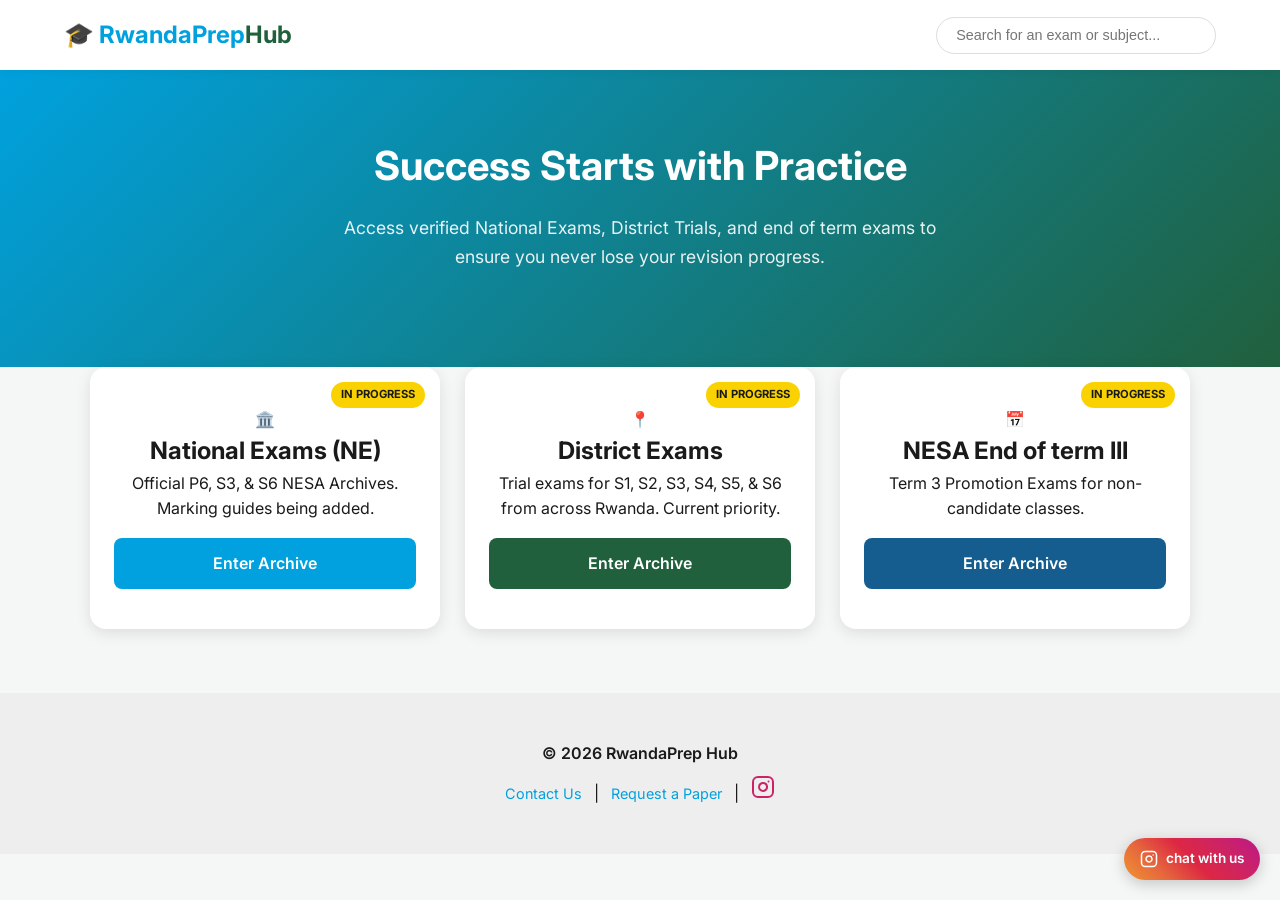
==== index.html @ 26f97bea "initialize repository" ====
<!DOCTYPE html>
<html lang="en">
<head>
        <meta charset="UTF-8">
        <meta name="viewport" content="width=device-width, initial-scale=1.0">
        
        <title>Rwanda National Exam Past Papers & NESA District Mocks | RwandaPrep Hub</title>
        
        <meta name="description" content="Access the most complete archive of Rwanda National Exam (NESA) past papers and District Mocks for P6, S3, and S6 candidates. Download marking schemes and practice for success.">
        
        <meta name="keywords" content="Rwanda National Exam Past Papers, NESA past papers, District Mocks Rwanda, S6 past papers, S3 exam papers, P6 national exams">
        
        <meta property="og:title" content="RwandaPrep Hub | National Exam Archive">
        <meta property="og:description" content="Free access to NESA past papers and District Mock exams.">
        <meta property="og:type" content="website">
    
        <link rel="icon" href="data:image/svg+xml,<svg xmlns=%22http://www.w3.org/2000/svg%22 viewBox=%220 0 100 100%22><text y=%22.9em%22 font-size=%2290%22>🎓</text></svg>">
        <link rel="stylesheet" href="style.css">
    
        <link rel="preconnect" href="https://fonts.googleapis.com">
        <link rel="preconnect" href="https://fonts.gstatic.com" crossorigin>
        <link href="https://fonts.googleapis.com/css2?family=Inter:wght@400;600;700&display=swap" rel="stylesheet">
        <!-- Google tag (gtag.js) -->
    <script async src="https://www.googletagmanager.com/gtag/js?id=G-NYPQ9ZKWQM"></script>
    <script>
     window.dataLayer = window.dataLayer || [];
     function gtag(){dataLayer.push(arguments);}
     gtag('js', new Date());

     gtag('config', 'G-NYPQ9ZKWQM');
    </script>
        
</head>
<body>

    <header class="main-header">
        <div class="header-container">
            <a href="index.html" class="logo">
                🎓 RwandaPrep<span>Hub</span>
            </a>
            <div class="search-container">
                <input type="text" placeholder="Search for an exam or subject..." aria-label="Search">
            </div>
        </div>
    </header>

    <main>
        <section class="hero">
            <div class="hero-content">
                <h1>Success Starts with Practice</h1>
                <p>Access verified National Exams, District Trials, and end of term exams to ensure you never lose your revision progress.</p>
            </div>
        </section>
    
        <section class="portal-selection">
            <div class="portal-grid">
                
                <a href="national.html" class="portal-card">
                    <div class="focus-badge">In Progress</div>
                    <div class="portal-icon">🏛️</div>
                    <h2>National Exams (NE)</h2>
                    <p>Official P6, S3, & S6 NESA Archives. Marking guides being added.</p>
                    <span class="btn btn-blue">Enter Archive</span>
                </a>
    
                <a href="district.html" class="portal-card ">
                    <div class="focus-badge">In Progress</div>
                    <div class="portal-icon">📍</div>
                    <h2>District Exams</h2>
                    <p>Trial exams for S1, S2, S3, S4, S5, & S6 from across Rwanda. Current priority.</p>
                    <span class="btn btn-green">Enter Archive</span>
                </a>
    
                <a href="end-of-year.html" class="portal-card ">
                    <div class="focus-badge">In Progress</div>
                    <div class="portal-icon">📅</div>
                    <h2>NESA End of term III</h2>
                    <p>Term 3 Promotion Exams for non-candidate classes.</p>
                    <span class="btn btn-grey">Enter Archive</span>
                </a>
                <!-- <div  class="portal-card disabled">
                    <div class="focus-badge">In Progress</div>
                    <div class="portal-icon">🏫</div>
                    <h2>Saint ignatius</h2>
                    <p>Term 1,2 and 3 exams and Internal Tests & Quizzes from our partner schools.</p> 
                    <span class="btn btn-purple">Enter Archive</span>
                </div>
                -->
            </div>
        </section>
    </main>
    
    <footer class="main-footer">
    <p>&copy; 2026 RwandaPrep Hub</p>
    <div class="footer-links">
        <a href="javascript:void(0)" id="openModalBtn">Contact Us</a> | 
        <a href="javascript:void(0)" id="openModalFooter">Request a Paper</a> | 
        <a href="https://instagram.com/rwandaprep_official/" target="_blank" rel="noopener noreferrer" style="font-weight: 700; color: #cc2366;"><svg xmlns="http://www.w3.org/2000/svg" viewBox="0 0 24 24" fill="none" stroke="currentColor" stroke-width="2" stroke-linecap="round" stroke-linejoin="round" class="instagram-icon" width="24" height="24">
  <rect x="2" y="2" width="20" height="20" rx="5" ry="5"></rect>
  <path d="M16 11.37A4 4 0 1 1 12.63 8 4 4 0 0 1 16 11.37z"></path>
  <line x1="17.5" y1="6.5" x2="17.51" y2="6.5"></line>
</svg></a>
    </div>
</footer>
   <div id="requestModal" class="modal">
    <div class="modal-content">
        <span class="close-btn">&times;</span>
        <h2>Request or Contribute</h2>
        <p>Help us grow the RwandaPrep archive!</p>
        
        <form action="https://formsubmit.co/keynngirinhuti@gmail.com" method="POST">
            <input type="text" name="_honey" style="display:none">
            <input type="hidden" name="_captcha" value="false">
            
            <input type="hidden" name="_next" value="https://rwandaprep.netlify.app/national.html?status=success">        

            <div class="form-group">
                <label>Your Name</label>
                <input type="text" name="name" placeholder="Enter your name" required>
            </div>

            <div class="form-group">
                <label>Reason for Contact</label>
                <select name="contact_reason" class="modal-select" required>
                    <option value="" disabled selected>Select an option...</option>
                    <option value="Requesting Paper">I am looking for a missing paper</option>
                    <option value="Sharing Resource">I have a marking guide/paper to share!</option>
                    <option value="Correction">I found a mistake in a paper</option>
                </select>
            </div>

            <div class="form-group">
                <label>Subject & Level</label>
                <input type="text" name="subject_level" placeholder="e.g., S3 Biology" required>
            </div>

            <div class="form-group">
                <label>Specific Year</label>
                <input type="text" name="year" placeholder="e.g., 2022" required>
            </div>
            <div class="form-group">
                <label>e-mail </label>
                <input type="email" name="year" placeholder="e.g., yourname@gmail.com" required>
            </div>

            <div class="form-group">
                <label>Details</label>
                <textarea name="message" rows="3" placeholder="If sharing a resource, paste a Google Drive link here or just say hi!"></textarea>
            </div>

            <button type="submit" class="submit-btn">Send to Archive</button>
        </form>
    </div>
</div>
    <script src="script.js"></script>
    <a href="https://instagram.com/rwandaprep_official/" class="floating-ig" target="_blank" rel="noopener noreferrer" title="Ask for a paper on Instagram">
    <svg xmlns="http://www.w3.org/2000/svg" viewBox="0 0 24 24" fill="none" stroke="currentColor" stroke-width="2" stroke-linecap="round" stroke-linejoin="round">
        <rect x="2" y="2" width="20" height="20" rx="5" ry="5"></rect>
        <path d="M16 11.37A4 4 0 1 1 12.63 8 4 4 0 0 1 16 11.37z"></path>
        <line x1="17.5" y1="6.5" x2="17.51" y2="6.5"></line>
    </svg>
    <span class="ig-text">chat with us</span>
    </a>
</body>
</html>
---- style.css ----
/* ==========================================================================
   1. CORE VARIABLES & RESETS
   ========================================================================== */
   :root {
    /* Brand Colors */
    --primary-blue: #00A1DE;   /* Rwanda Blue */
    --rwanda-yellow: #FAD201; /* Rwanda Yellow */
    --rwanda-green: #20603D;  /* Rwanda Green */
    
    /* UI Colors */
    --text-dark: #1a1a1a;
    --text-muted: #555;
    --bg-light: #f4f7f6;
    --white: #ffffff;
    
    /* Elevation & Effects */
    --shadow: 0 4px 15px rgba(0, 0, 0, 0.1);
    --transition: all 0.3s ease;
}
 
* {
    box-sizing: border-box;
    margin: 0;
    padding: 0;
    scroll-behavior: smooth;
}
 
body {
    font-family: 'Inter', sans-serif;
    background-color: var(--bg-light);
    color: var(--text-dark);
    line-height: 1.6;
}
 
a {
    text-decoration: none;
    color: inherit;
}
 
/* ==========================================================================
   2. HEADER & NAVIGATION
   ========================================================================== */
.main-header {
    position: sticky;
    top: 0;
    background: var(--white);
    padding: 1rem 5%;
    box-shadow: 0 2px 10px rgba(0,0,0,0.05);
    z-index: 1000;
}
 
.header-container {
    display: flex;
    justify-content: space-between;
    align-items: center;
    flex-wrap: wrap;
    gap: 1rem;
    max-width: 1200px;
    margin: 0 auto;
}
 
.logo {
    font-size: 1.5rem;
    font-weight: 700;
    color: var(--primary-blue);
}
 
.logo span {
    color: var(--rwanda-green);
}
 
.search-container input {
    padding: 0.6rem 1.2rem;
    border-radius: 25px;
    border: 1px solid #ddd;
    width: 280px;
    font-size: 0.9rem;
    transition: var(--transition);
}
 
.search-container input:focus {
    outline: none;
    border-color: var(--primary-blue);
    box-shadow: 0 0 5px rgba(0, 161, 222, 0.2);
}
 
/* Breadcrumbs */
.breadcrumb-nav {
    padding: 1rem 5%;
    background: #fff;
    font-size: 0.85rem;
    color: var(--text-muted);
}
 
.breadcrumb-nav a:hover { 
    color: var(--primary-blue); 
}
 
/* ==========================================================================
   3. HERO SECTIONS
   ========================================================================== */
/* Main Hero & Archive Hero Shared Styles */
.hero, .archive-hero {
    background: linear-gradient(135deg, var(--primary-blue), var(--rwanda-green));
    text-align: center;
    color: var(--white);
}
 
.hero {
    padding: 4rem 5% 6rem 5%;
}
 
.archive-hero {
    padding: 2.5rem 5%;
}
 
.hero-content h1, .archive-hero h1 {
    font-size: 2.5rem;
    margin-bottom: 1rem;
    font-weight: 700;
}
 
.hero-content p, .archive-hero p {
    font-size: 1.1rem;
    opacity: 0.9;
    max-width: 600px;
    margin: 0 auto;
}
 
/* ==========================================================================
   4. PORTAL GRID (HOMEPAGE)
   ========================================================================== */
.portal-grid {
    display: grid;
    grid-template-columns: repeat(auto-fit, minmax(280px, 1fr)); 
    gap: 25px;
    max-width: 1100px;
    margin: 0 auto;
}
 
.portal-card {
    position: relative;
    background: var(--white);
    padding: 2.5rem 1.5rem;
    border-radius: 16px;
    text-align: center;
    box-shadow: var(--shadow);
    transition: transform 0.3s ease, box-shadow 0.3s ease;
    display: flex;
    flex-direction: column;
    justify-content: space-between;
}
 
.portal-card:hover {
    transform: translateY(-8px);
}
 
.portal-card.disabled {
    opacity: 0.8;
    cursor: default;
}
 
/* Focus Features */
.focus-card {
    border: 2px solid var(--rwanda-yellow);
    box-shadow: 0 10px 30px rgba(250, 210, 1, 0.2);
}
 
.focus-badge {
    position: absolute;                        
    top: 15px;
    right: 15px;
    background: var(--rwanda-yellow);
    color: var(--text-dark);
    font-size: 0.7rem;
    font-weight: 700;
    padding: 4px 10px;
    border-radius: 20px;
    text-transform: uppercase;
    
}
 
/* ==========================================================================
   5. ARCHIVE COMPONENTS (NATIONAL/DISTRICT)
   ========================================================================== */
/* Level Switcher */
.level-switcher-section {
    padding: 2rem 5%;
    display: flex;
    justify-content: center;
}
 
.switcher-container {
    background: #e0e0e0;
    padding: 5px;
    border-radius: 12px;
    display: flex;
    gap: 5px;
}
 
.level-btn {
    border: none;
    padding: 0.8rem 1.5rem;
    border-radius: 8px;
    cursor: pointer;
    font-weight: 600;
    transition: var(--transition);
    background: transparent;
    color: var(--text-dark);
}
 
.level-btn.active {
    background: var(--rwanda-green);
    color: white;
}
 
/* Subject Grid & Cards */
.subject-grid-section {
    padding: 2rem 5%;
    max-width: 1200px;
    margin: 0 auto;
}
 
.subject-grid {
    display: grid;
    grid-template-columns: repeat(auto-fit, minmax(320px, 1fr));
    gap: 20px;
}
 
.subject-card {
    background: white;
    border-radius: 12px;
    padding: 1.5rem;
    box-shadow: var(--shadow);
    border: 2px solid rgba(0, 161, 222, 0.3);
}

 
.card-header {
    display: flex;
    justify-content: space-between;
    align-items: center;
    margin-bottom: 1.5rem;
    border-bottom: 1px solid #f0f0f0;
    padding-bottom: 0.5rem;
}
 
/* ==========================================================================
   6. BUTTONS & DOWNLOAD ACTIONS
   ========================================================================== */
/* General Utility Buttons */
.btn {
    display: inline-block;
    padding: 0.8rem 1.2rem;
    border-radius: 8px;
    font-weight: 600;
    color: white;
    margin-top: 1rem;
    transition: filter 0.2s;
    cursor: pointer;
    border: none;
}
 
.btn-blue   { background-color: var(--primary-blue); }
.btn-green  { background-color: var(--rwanda-green); }
.btn-purple { background-color: #6c5ce7;}
.btn-grey   { background-color: #155d8e;}
 
.btn:hover {
    filter: brightness(1.1);
}
 
/* Paper List Action Buttons */
.paper-list {
    list-style: none;
}
 
.paper-list li {
    display: flex;
    justify-content: space-between;
    align-items: center;
    padding: 10px 0;
    border-bottom: 1px dashed #eee;
}
 
.year { 
    font-weight: 700; 
    color: var(--text-dark); 
}
 
.actions {
    display: flex;
    flex-wrap: nowrap;
    gap: 8px;
    justify-content: flex-end;
    flex-shrink: 0;
}
 
.download-link {
    font-size: 0.75rem;
    padding: 6px 10px;
    border-radius: 6px;
    font-weight: 600;
    min-height: 40px; /* Thumb-friendly mobile targets */
    display: flex;
    align-items: center;
    justify-content: center;
    transition: all 0.2s ease;
    white-space: nowrap;
}
 
.download-link:hover {
    transform: translateY(-2px);
    filter: brightness(1.05);
    box-shadow: 0 4px 8px rgba(0,0,0,0.1);
}
 
/* Download Link Variants */
.download-link.view {
    background: var(--primary-blue);
    color: white;
    border: 1px solid var(--primary-blue);
}
 
.download-link.download {
    background: white;
    color: var(--primary-blue);
    border: 1px solid var(--primary-blue);
}
 
.download-link.scheme {
    background: #f0fff4;
    color: var(--rwanda-green);
    border: 1px solid transparent;
}
.download-link.disabled-link {
    background: #f5f5f5 !important; /* Very light grey */
    color: #aaa !important;        /* Muted text */
    border: 1px solid #ddd !important;
    cursor: not-allowed;
    pointer-events: none;          /* Makes the link unclickable */
    opacity: 0.7;
    filter: grayscale(1);          /* Removes the green/blue brand tint */
    position: relative;
}
.paper-list li {
    padding: 12px 0; /* Increase padding slightly */
}
 
/* ==========================================================================
   7. FOOTER & MISC
   ========================================================================== */
.main-footer {
    text-align: center;
    padding: 3rem 5%;
    background: #eeeeee;
    margin-top: 4rem;
}
 
.main-footer p {
    font-weight: 600;
    margin-bottom: 0.5rem;
}
 
.footer-links a {
    font-size: 0.9rem;
    color: var(--primary-blue);
    margin: 0 0.5rem;
}
 
.request-container {
    text-align: center;
    margin-top: 3rem;
}
 
.back-to-top {
    position: fixed;
    bottom: 20px;
    right: 20px;
    background: var(--primary-blue);
    color: white;
    width: 45px;
    height: 45px;
    border-radius: 50%;
    display: flex;
    align-items: center;
    justify-content: center;
    box-shadow: var(--shadow);
}
 
/* ==========================================================================
   8. MEDIA QUERIES (RESPONSIVE DESIGN)
   ========================================================================== */
 
/* Tablets and Below (768px) */
@media (max-width: 768px) {
    .header-container {
        justify-content: center;
    }
    
    .search-container {
        width: 100%;
        order: 2; /* Moves search below logo */
    }
 
    .search-container input {
        width: 100%;
    }
 
    .portal-grid {
        grid-template-columns: 1fr;
        padding-bottom: 2rem;
    }
 
    .portal-selection {
        margin-top: -1.5rem;
    }
   
}
 
/* Mobile Devices (600px) */
@media (max-width: 600px) {
    .subject-grid { 
        grid-template-columns: 1fr; 
    }
    
    .subject-card {
        width: 100% !important;
    }
 
    .level-btn { 
        padding: 0.6rem 0.8rem; 
        font-size: 0.8rem; 
    }
 
    .paper-list li {
        flex-direction: column;
        align-items: flex-start;
        gap: 12px;
        padding: 15px 0;
    }
 
    .actions {
        width: 100%;
        justify-content: flex-start;
    }
 
    .download-link {
        flex: 1; /* This makes buttons equal width on mobile */
        min-width: 100px; /* Ensures they don't get too tiny */
        text-align: center;
    }
    .actions {
        flex-wrap: wrap; /* Allow wrapping only on mobile */
        justify-content: flex-start;
        
    }
 
}
/* --- Request Modal Styles --- */
.modal {
    display: none; /* Hidden by default */
    position: fixed;
    z-index: 2000;
    left: 0;
    top: 0;
    width: 100%;
    height: 100%;
    background-color: rgba(0, 0, 0, 0.6); /* Semi-transparent background */
    backdrop-filter: blur(3px);
}
 
.modal-content {
    background-color: var(--white);
    margin: 5% auto;
    padding: 2rem;
    border-radius: 12px;
    width: 500px;
    max-width: 90%; /* Mobile responsive */
    box-shadow: var(--shadow);
    position: relative;
    animation: slideIn 0.3s ease-out;
}
 
@keyframes slideIn {
    from { transform: translateY(-30px); opacity: 0; }
    to { transform: translateY(0); opacity: 1; }
}
 
.close-btn {
    position: absolute;
    right: 20px;
    top: 15px;
    font-size: 28px;
    font-weight: bold;
    color: #666;
    cursor: pointer;
}
 
.modal-content h2 {
    color: var(--primary-blue);
    margin-bottom: 0.5rem;
}
 
.modal-content p {
    font-size: 0.9rem;
    color: var(--text-muted);
    margin-bottom: 1.5rem;
}
 
/* Form Styling */
.form-group {
    margin-bottom: 1.2rem;
    text-align: left;
}
 
.form-group label {
    display: block;
    font-weight: 600;
    font-size: 0.85rem;
    margin-bottom: 5px;
}
.modal-select {
    width: 100%;
    padding: 12px;
    border: 1px solid #ddd;
    border-radius: 8px;
    background-color: white;
    font-family: inherit;
    font-size: 0.9rem;
    margin-top: 5px;
    cursor: pointer;
    transition: var(--transition);
}
 
.modal-select:focus {
    outline: none;
    border-color: var(--primary-blue);
    box-shadow: 0 0 0 3px rgba(0, 161, 222, 0.1);
}
 
.form-group input, 
.form-group textarea {
    width: 100%;
    padding: 10px;
    border: 1px solid #ddd;
    border-radius: 6px;
    font-family: inherit;
}
 
.submit-btn {
    width: 100%;
    padding: 12px;
    background: var(--primary-blue);
    color: white;
    border: none;
    border-radius: 6px;
    font-weight: 600;
    cursor: pointer;
    transition: var(--transition);
}
 
.submit-btn:hover {
    background: var(--rwanda-green);
    transform: translateY(-2px);
}
/* District Grid Layout */
.district-grid {
    display: grid;
     grid-template-columns: repeat(auto-fit, minmax(280px, 1fr)); 
    gap: 25px;
    max-width: 1100px;
    margin: 0 auto;
}
 
/* Scrollable Level Tabs on Mobile */
.switcher-container {
    display: flex;
    overflow-x: auto;
    white-space: nowrap;
    padding-bottom: 10px;
    -webkit-overflow-scrolling: touch;
    gap: 10px;
    justify-content: flex-start; /* Better for scrolling */
}
 
/* Badge for District Papers */
.badge-mock {
    background: var(--rwanda-green);
    color: white;
    font-size: 0.7rem;
    padding: 2px 6px;
    border-radius: 4px;
    margin-left: 8px;
    vertical-align: middle;
}
 
/* Responsive Tweak for Paper Actions */
.paper-list li {
    display: flex;
    flex-wrap: wrap; /* Prevents squishing on small screens */
    justify-content: space-between;
    align-items: center;
    gap: 10px;
}
/* ==========================================================================
   UPDATED RESPONSIVE FLOATING INSTAGRAM BUTTON
   ========================================================================== */
.floating-ig {
    position: fixed;
    bottom: 20px;
    right: 20px;
    background: linear-gradient(45deg, #f09433 0%, #e6683c 25%, #dc2743 50%, #cc2366 75%, #bc1888 100%);
    color: white;
    padding: 10px 16px;
    border-radius: 30px;
    display: flex;
    align-items: center;
    justify-content: center;
    gap: 8px;
    box-shadow: 0 4px 15px rgba(0, 0, 0, 0.2);
    z-index: 2000;
    transition: transform 0.3s ease, box-shadow 0.3s ease;
    text-decoration: none;
    width: auto;  /* Ensures container grows with text */
    height: auto; /* Ensures container grows with text */
}

.floating-ig svg {
    width: 18px;
    height: 18px;
    flex-shrink: 0;
}

.floating-ig .ig-text {
    font-size: 0.85rem;
    font-weight: 600;
    white-space: nowrap; /* Prevents text from breaking into two messy lines */
}

.floating-ig:hover {
    transform: scale(1.05) translateY(-2px);
    box-shadow: 0 6px 20px rgba(220, 39, 67, 0.4);
}

/* For standard mobile screens (e.g., iPhones, modern Androids) */
@media (max-width: 480px) {
    .floating-ig {
        bottom: 15px;
        right: 15px;
        padding: 8px 12px; /* Margins scale down slightly to save screen space */
    }
    .floating-ig .ig-text {
        font-size: 0.75rem; /* Text shrinks slightly to fit nicely next to the icon */
    }
    .floating-ig svg {
        width: 16px;
        height: 16px;
    }
}

/* For critically small devices (under 360px wide) */
@media (max-width: 360px) {
    .floating-ig {
        padding: 10px;
        border-radius: 50%; /* Changes back to a clean circle layout only when text cannot fit */
    }
    .floating-ig .ig-text {
        display: none; /* Safely hides text so it won't block the user's screen layout */
    }
    .floating-ig svg {
        width: 20px;
        height: 20px;
    }
}
/* Mobile Header & Touch Targets */
@media (max-width: 600px) {
    .main-header {
        padding: 0.8rem 3%; /* Reduced padding */
    }
    
    .btn, .level-btn, .download-link {
        min-height: 44px; /* Better touch targets for mobile */
        display: flex;
        align-items: center;
        justify-content: center;
    }
}
/* ==========================================================================
   SEARCH HIGHLIGHT — card glows when landed on via search
   ========================================================================== */
.subject-card.search-highlight {
    border: 2px solid var(--rwanda-yellow) !important;
    box-shadow: 0 0 0 4px rgba(250, 210, 1, 0.25), var(--shadow) !important;
    animation: pulseHighlight 1.8s ease-out forwards;
}
 
@keyframes pulseHighlight {
    0%   { box-shadow: 0 0 0 8px rgba(250, 210, 1, 0.4), var(--shadow); }
    100% { box-shadow: 0 0 0 4px rgba(250, 210, 1, 0.15), var(--shadow); }
}
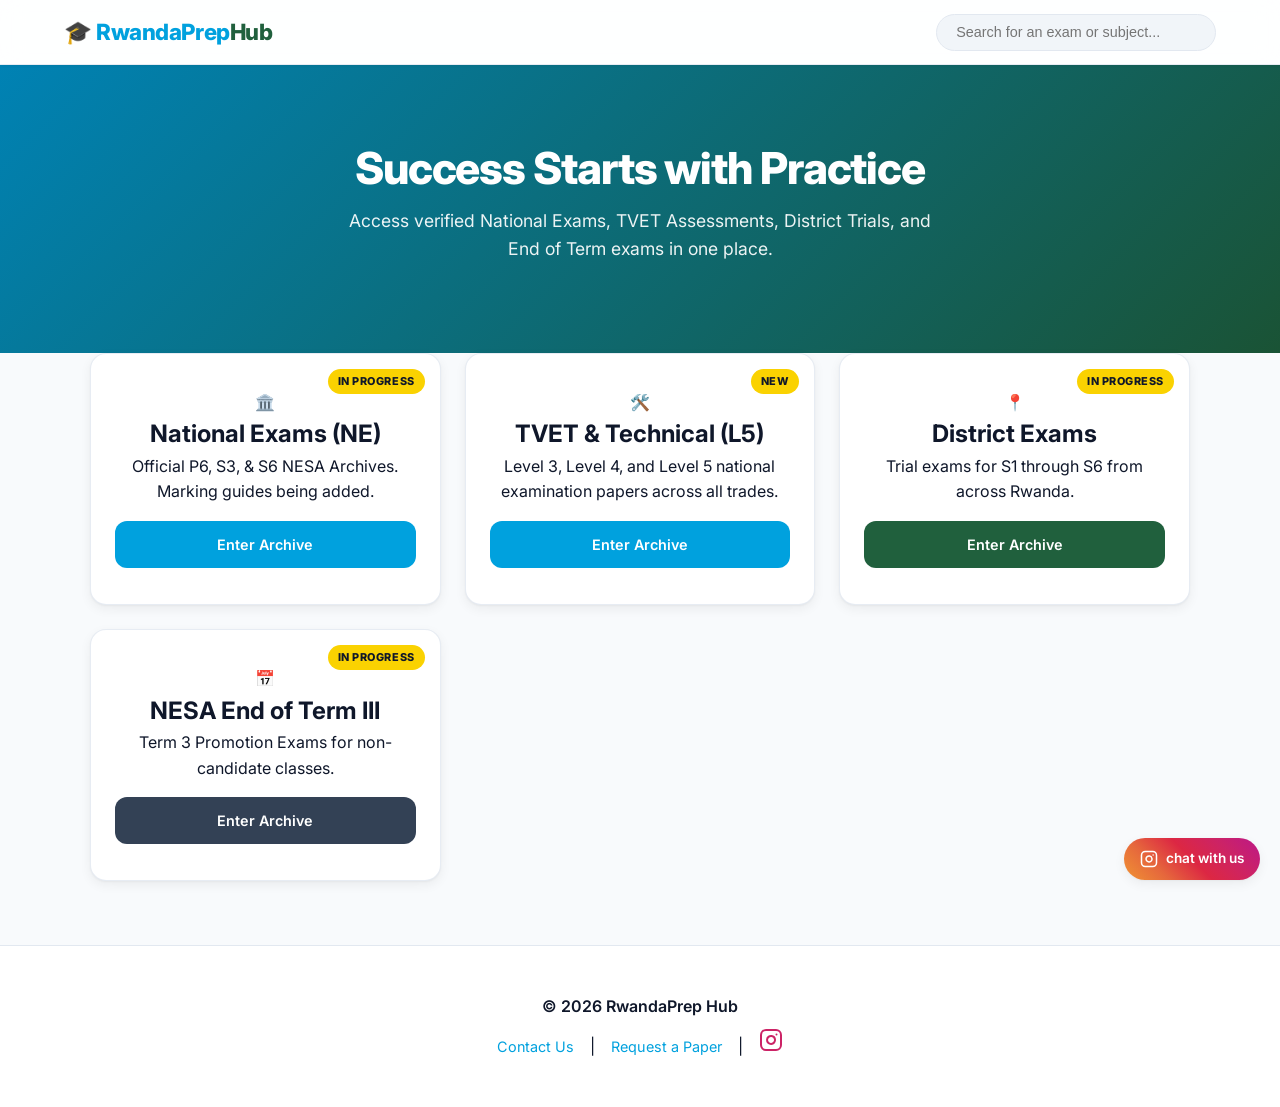
==== commit 820a3a1f: "improve make them better and add tvet grid" ====
--- a/index.html
+++ b/index.html
@@ -1,35 +1,35 @@
 <!DOCTYPE html>
 <html lang="en">
 <head>
-        <meta charset="UTF-8">
-        <meta name="viewport" content="width=device-width, initial-scale=1.0">
-        
-        <title>Rwanda National Exam Past Papers & NESA District Mocks | RwandaPrep Hub</title>
-        
-        <meta name="description" content="Access the most complete archive of Rwanda National Exam (NESA) past papers and District Mocks for P6, S3, and S6 candidates. Download marking schemes and practice for success.">
-        
-        <meta name="keywords" content="Rwanda National Exam Past Papers, NESA past papers, District Mocks Rwanda, S6 past papers, S3 exam papers, P6 national exams">
-        
-        <meta property="og:title" content="RwandaPrep Hub | National Exam Archive">
-        <meta property="og:description" content="Free access to NESA past papers and District Mock exams.">
-        <meta property="og:type" content="website">
+    <meta charset="UTF-8">
+    <meta name="viewport" content="width=device-width, initial-scale=1.0">
     
-        <link rel="icon" href="data:image/svg+xml,<svg xmlns=%22http://www.w3.org/2000/svg%22 viewBox=%220 0 100 100%22><text y=%22.9em%22 font-size=%2290%22>🎓</text></svg>">
-        <link rel="stylesheet" href="style.css">
+    <title>Rwanda National Exam Past Papers, TVET & NESA District Mocks | RwandaPrep Hub</title>
     
-        <link rel="preconnect" href="https://fonts.googleapis.com">
-        <link rel="preconnect" href="https://fonts.gstatic.com" crossorigin>
-        <link href="https://fonts.googleapis.com/css2?family=Inter:wght@400;600;700&display=swap" rel="stylesheet">
-        <!-- Google tag (gtag.js) -->
+    <meta name="description" content="Access official Rwanda National Exam (NESA) past papers, TVET L5 exams, TTC resources, and District Mocks for P6, S3, and S6 candidates. Download marking schemes instantly.">
+    
+    <meta name="keywords" content="Rwanda National Exam Past Papers, NESA past papers, District Mocks Rwanda, S6 past papers, TVET L5 papers, S3 exam papers, P6 national exams">
+    
+    <meta property="og:title" content="RwandaPrep Hub | National Exam Archive">
+    <meta property="og:description" content="Free access to NESA past papers, TVET exams, and District Mock exams.">
+    <meta property="og:type" content="website">
+
+    <link rel="icon" href="data:image/svg+xml,<svg xmlns=%22http://www.w3.org/2000/svg%22 viewBox=%220 0 100 100%22><text y=%22.9em%22 font-size=%2290%22>🎓</text></svg>">
+    <link rel="stylesheet" href="style.css">
+
+    <link rel="preconnect" href="https://fonts.googleapis.com">
+    <link rel="preconnect" href="https://fonts.gstatic.com" crossorigin>
+    <link href="https://fonts.googleapis.com/css2?family=Inter:wght@400;600;700&display=swap" rel="stylesheet">
+    
+    <!-- Google tag (gtag.js) -->
     <script async src="https://www.googletagmanager.com/gtag/js?id=G-NYPQ9ZKWQM"></script>
     <script>
-     window.dataLayer = window.dataLayer || [];
-     function gtag(){dataLayer.push(arguments);}
-     gtag('js', new Date());
+      window.dataLayer = window.dataLayer || [];
+      function gtag(){dataLayer.push(arguments);}
+      gtag('js', new Date());
 
-     gtag('config', 'G-NYPQ9ZKWQM');
+      gtag('config', 'G-NYPQ9ZKWQM');
     </script>
-        
 </head>
 <body>
 
@@ -48,7 +48,7 @@
         <section class="hero">
             <div class="hero-content">
                 <h1>Success Starts with Practice</h1>
-                <p>Access verified National Exams, District Trials, and end of term exams to ensure you never lose your revision progress.</p>
+                <p>Access verified National Exams, TVET Assessments, District Trials, and End of Term exams in one place.</p>
             </div>
         </section>
     
@@ -62,104 +62,111 @@
                     <p>Official P6, S3, & S6 NESA Archives. Marking guides being added.</p>
                     <span class="btn btn-blue">Enter Archive</span>
                 </a>
+
+                <a href="tvet.html" class="portal-card">
+                    <div class="focus-badge">New</div>
+                    <div class="portal-icon">🛠️</div>
+                    <h2>TVET & Technical (L5)</h2>
+                    <p>Level 3, Level 4, and Level 5 national examination papers across all trades.</p>
+                    <span class="btn btn-blue">Enter Archive</span>
+                </a>
     
-                <a href="district.html" class="portal-card ">
+                <a href="district.html" class="portal-card">
                     <div class="focus-badge">In Progress</div>
                     <div class="portal-icon">📍</div>
                     <h2>District Exams</h2>
-                    <p>Trial exams for S1, S2, S3, S4, S5, & S6 from across Rwanda. Current priority.</p>
+                    <p>Trial exams for S1 through S6 from across Rwanda.</p>
                     <span class="btn btn-green">Enter Archive</span>
                 </a>
     
-                <a href="end-of-year.html" class="portal-card ">
+                <a href="end-of-year.html" class="portal-card">
                     <div class="focus-badge">In Progress</div>
                     <div class="portal-icon">📅</div>
-                    <h2>NESA End of term III</h2>
+                    <h2>NESA End of Term III</h2>
                     <p>Term 3 Promotion Exams for non-candidate classes.</p>
                     <span class="btn btn-grey">Enter Archive</span>
                 </a>
-                <!-- <div  class="portal-card disabled">
-                    <div class="focus-badge">In Progress</div>
-                    <div class="portal-icon">🏫</div>
-                    <h2>Saint ignatius</h2>
-                    <p>Term 1,2 and 3 exams and Internal Tests & Quizzes from our partner schools.</p> 
-                    <span class="btn btn-purple">Enter Archive</span>
-                </div>
-                -->
+                
             </div>
         </section>
     </main>
     
     <footer class="main-footer">
-    <p>&copy; 2026 RwandaPrep Hub</p>
-    <div class="footer-links">
-        <a href="javascript:void(0)" id="openModalBtn">Contact Us</a> | 
-        <a href="javascript:void(0)" id="openModalFooter">Request a Paper</a> | 
-        <a href="https://instagram.com/rwandaprep_official/" target="_blank" rel="noopener noreferrer" style="font-weight: 700; color: #cc2366;"><svg xmlns="http://www.w3.org/2000/svg" viewBox="0 0 24 24" fill="none" stroke="currentColor" stroke-width="2" stroke-linecap="round" stroke-linejoin="round" class="instagram-icon" width="24" height="24">
-  <rect x="2" y="2" width="20" height="20" rx="5" ry="5"></rect>
-  <path d="M16 11.37A4 4 0 1 1 12.63 8 4 4 0 0 1 16 11.37z"></path>
-  <line x1="17.5" y1="6.5" x2="17.51" y2="6.5"></line>
-</svg></a>
+        <p>&copy; 2026 RwandaPrep Hub</p>
+        <div class="footer-links">
+            <a href="javascript:void(0)" id="openModalBtn">Contact Us</a> | 
+            <a href="javascript:void(0)" id="openModalFooter">Request a Paper</a> | 
+            <a href="https://instagram.com/rwandaprep_official/" target="_blank" rel="noopener noreferrer" style="font-weight: 700; color: #cc2366;">
+                <svg xmlns="http://www.w3.org/2000/svg" viewBox="0 0 24 24" fill="none" stroke="currentColor" stroke-width="2" stroke-linecap="round" stroke-linejoin="round" class="instagram-icon" width="24" height="24">
+                    <rect x="2" y="2" width="20" height="20" rx="5" ry="5"></rect>
+                    <path d="M16 11.37A4 4 0 1 1 12.63 8 4 4 0 0 1 16 11.37z"></path>
+                    <line x1="17.5" y1="6.5" x2="17.51" y2="6.5"></line>
+                </svg>
+            </a>
+        </div>
+    </footer>
+
+    <div id="requestModal" class="modal">
+        <div class="modal-content">
+            <span class="close-btn">&times;</span>
+            <h2>Request or Contribute</h2>
+            <p>Help us grow the RwandaPrep archive!</p>
+            
+            <form action="https://formsubmit.co/keynngirinhuti@gmail.com" method="POST">
+                <input type="text" name="_honey" style="display:none">
+                <input type="hidden" name="_captcha" value="false">
+                <input type="hidden" name="_next" value="https://rwandaprep.netlify.app/national.html?status=success">        
+
+                <div class="form-group">
+                    <label>Your Name</label>
+                    <input type="text" name="name" placeholder="Enter your name" required>
+                </div>
+
+                <div class="form-group">
+                    <label>Reason for Contact</label>
+                    <select name="contact_reason" class="modal-select" required>
+                        <option value="" disabled selected>Select an option...</option>
+                        <option value="Requesting Paper">I am looking for a missing paper</option>
+                        <option value="Sharing Resource">I have a marking guide/paper to share!</option>
+                        <option value="Correction">I found a mistake in a paper</option>
+                    </select>
+                </div>
+
+                <div class="form-group">
+                    <label>Subject & Level</label>
+                    <input type="text" name="subject_level" placeholder="e.g., S3 Biology or L5 Software Dev" required>
+                </div>
+
+                <div class="form-group">
+                    <label>Specific Year</label>
+                    <input type="text" name="year" placeholder="e.g., 2024" required>
+                </div>
+
+                <div class="form-group">
+                    <label>Email Address</label>
+                    <input type="email" name="email" placeholder="e.g., yourname@gmail.com" required>
+                </div>
+
+                <div class="form-group">
+                    <label>Details</label>
+                    <textarea name="message" rows="3" placeholder="If sharing a resource, paste a Google Drive link here or leave a message!"></textarea>
+                </div>
+
+                <button type="submit" class="submit-btn">Send to Archive</button>
+            </form>
+        </div>
     </div>
-</footer>
-   <div id="requestModal" class="modal">
-    <div class="modal-content">
-        <span class="close-btn">&times;</span>
-        <h2>Request or Contribute</h2>
-        <p>Help us grow the RwandaPrep archive!</p>
-        
-        <form action="https://formsubmit.co/keynngirinhuti@gmail.com" method="POST">
-            <input type="text" name="_honey" style="display:none">
-            <input type="hidden" name="_captcha" value="false">
-            
-            <input type="hidden" name="_next" value="https://rwandaprep.netlify.app/national.html?status=success">        
 
-            <div class="form-group">
-                <label>Your Name</label>
-                <input type="text" name="name" placeholder="Enter your name" required>
-            </div>
+    <script src="script.js"></script>
 
-            <div class="form-group">
-                <label>Reason for Contact</label>
-                <select name="contact_reason" class="modal-select" required>
-                    <option value="" disabled selected>Select an option...</option>
-                    <option value="Requesting Paper">I am looking for a missing paper</option>
-                    <option value="Sharing Resource">I have a marking guide/paper to share!</option>
-                    <option value="Correction">I found a mistake in a paper</option>
-                </select>
-            </div>
+    <a href="https://instagram.com/rwandaprep_official/" class="floating-ig" target="_blank" rel="noopener noreferrer" title="Ask for a paper on Instagram">
+        <svg xmlns="http://www.w3.org/2000/svg" viewBox="0 0 24 24" fill="none" stroke="currentColor" stroke-width="2" stroke-linecap="round" stroke-linejoin="round">
+            <rect x="2" y="2" width="20" height="20" rx="5" ry="5"></rect>
+            <path d="M16 11.37A4 4 0 1 1 12.63 8 4 4 0 0 1 16 11.37z"></path>
+            <line x1="17.5" y1="6.5" x2="17.51" y2="6.5"></line>
+        </svg>
+        <span class="ig-text">chat with us</span>
+    </a>
 
-            <div class="form-group">
-                <label>Subject & Level</label>
-                <input type="text" name="subject_level" placeholder="e.g., S3 Biology" required>
-            </div>
-
-            <div class="form-group">
-                <label>Specific Year</label>
-                <input type="text" name="year" placeholder="e.g., 2022" required>
-            </div>
-            <div class="form-group">
-                <label>e-mail </label>
-                <input type="email" name="year" placeholder="e.g., yourname@gmail.com" required>
-            </div>
-
-            <div class="form-group">
-                <label>Details</label>
-                <textarea name="message" rows="3" placeholder="If sharing a resource, paste a Google Drive link here or just say hi!"></textarea>
-            </div>
-
-            <button type="submit" class="submit-btn">Send to Archive</button>
-        </form>
-    </div>
-</div>
-    <script src="script.js"></script>
-    <a href="https://instagram.com/rwandaprep_official/" class="floating-ig" target="_blank" rel="noopener noreferrer" title="Ask for a paper on Instagram">
-    <svg xmlns="http://www.w3.org/2000/svg" viewBox="0 0 24 24" fill="none" stroke="currentColor" stroke-width="2" stroke-linecap="round" stroke-linejoin="round">
-        <rect x="2" y="2" width="20" height="20" rx="5" ry="5"></rect>
-        <path d="M16 11.37A4 4 0 1 1 12.63 8 4 4 0 0 1 16 11.37z"></path>
-        <line x1="17.5" y1="6.5" x2="17.51" y2="6.5"></line>
-    </svg>
-    <span class="ig-text">chat with us</span>
-    </a>
 </body>
 </html>
--- a/style.css
+++ b/style.css
@@ -1,54 +1,77 @@
 /* ==========================================================================
    1. CORE VARIABLES & RESETS
    ========================================================================== */
-   :root {
+:root {
     /* Brand Colors */
     --primary-blue: #00A1DE;   /* Rwanda Blue */
+    --primary-hover: #0081b3;
     --rwanda-yellow: #FAD201; /* Rwanda Yellow */
     --rwanda-green: #20603D;  /* Rwanda Green */
-    
-    /* UI Colors */
-    --text-dark: #1a1a1a;
-    --text-muted: #555;
-    --bg-light: #f4f7f6;
+    --rwanda-green-hover: #17472d;
+    
+    /* UI Neutral Colors */
+    --text-dark: #0f172a;
+    --text-muted: #64748b;
+    --bg-light: #f8fafc;
     --white: #ffffff;
-    
-    /* Elevation & Effects */
-    --shadow: 0 4px 15px rgba(0, 0, 0, 0.1);
-    --transition: all 0.3s ease;
-}
- 
+    --border-color: #e2e8f0;
+    
+    /* System & Spacing Tokens */
+    --radius-sm: 8px;
+    --radius-md: 12px;
+    --radius-lg: 16px;
+    --radius-full: 9999px;
+    
+    /* Elevation & Soft Shadows */
+    --shadow-sm: 0 1px 3px rgba(0, 0, 0, 0.05);
+    --shadow-md: 0 4px 12px rgba(0, 0, 0, 0.06), 0 1px 2px rgba(0, 0, 0, 0.04);
+    --shadow-lg: 0 12px 24px -4px rgba(0, 0, 0, 0.08), 0 4px 6px -2px rgba(0, 0, 0, 0.03);
+    
+    /* Transitions */
+    --transition-fast: all 0.15s cubic-bezier(0.4, 0, 0.2, 1);
+    --transition: all 0.25s cubic-bezier(0.4, 0, 0.2, 1);
+}
+
 * {
     box-sizing: border-box;
     margin: 0;
     padding: 0;
+}
+
+html {
     scroll-behavior: smooth;
-}
- 
+    -webkit-text-size-adjust: 100%;
+}
+
 body {
-    font-family: 'Inter', sans-serif;
+    font-family: 'Inter', system-ui, -apple-system, BlinkMacSystemFont, "Segoe UI", Roboto, sans-serif;
     background-color: var(--bg-light);
     color: var(--text-dark);
     line-height: 1.6;
-}
- 
+    -webkit-font-smoothing: antialiased;
+    -moz-osx-font-smoothing: grayscale;
+}
+
 a {
     text-decoration: none;
     color: inherit;
 }
- 
+
 /* ==========================================================================
    2. HEADER & NAVIGATION
    ========================================================================== */
 .main-header {
     position: sticky;
     top: 0;
-    background: var(--white);
-    padding: 1rem 5%;
-    box-shadow: 0 2px 10px rgba(0,0,0,0.05);
+    background: rgba(255, 255, 255, 0.85);
+    backdrop-filter: blur(12px);
+    -webkit-backdrop-filter: blur(12px);
+    padding: 0.85rem 5%;
+    box-shadow: 0 1px 3px rgba(0, 0, 0, 0.05);
+    border-bottom: 1px solid rgba(226, 232, 240, 0.8);
     z-index: 1000;
 }
- 
+
 .header-container {
     display: flex;
     justify-content: space-between;
@@ -58,236 +81,277 @@
     max-width: 1200px;
     margin: 0 auto;
 }
- 
+
 .logo {
-    font-size: 1.5rem;
-    font-weight: 700;
+    font-size: 1.4rem;
+    font-weight: 800;
+    letter-spacing: -0.02em;
     color: var(--primary-blue);
 }
- 
+
 .logo span {
     color: var(--rwanda-green);
 }
- 
+
 .search-container input {
     padding: 0.6rem 1.2rem;
-    border-radius: 25px;
-    border: 1px solid #ddd;
+    border-radius: var(--radius-full);
+    border: 1px solid var(--border-color);
+    background-color: #f1f5f9;
     width: 280px;
     font-size: 0.9rem;
     transition: var(--transition);
 }
- 
+
 .search-container input:focus {
     outline: none;
+    background-color: var(--white);
     border-color: var(--primary-blue);
-    box-shadow: 0 0 5px rgba(0, 161, 222, 0.2);
-}
- 
+    box-shadow: 0 0 0 4px rgba(0, 161, 222, 0.15);
+}
+
 /* Breadcrumbs */
 .breadcrumb-nav {
-    padding: 1rem 5%;
-    background: #fff;
+    padding: 0.85rem 5%;
+    background: var(--white);
     font-size: 0.85rem;
     color: var(--text-muted);
-}
- 
+    border-bottom: 1px solid var(--border-color);
+}
+
+.breadcrumb-nav a {
+    transition: var(--transition-fast);
+}
+
 .breadcrumb-nav a:hover { 
     color: var(--primary-blue); 
 }
- 
+
 /* ==========================================================================
    3. HERO SECTIONS
    ========================================================================== */
-/* Main Hero & Archive Hero Shared Styles */
 .hero, .archive-hero {
-    background: linear-gradient(135deg, var(--primary-blue), var(--rwanda-green));
+    background: linear-gradient(135deg, #0082b4 0%, #1a5335 100%);
     text-align: center;
     color: var(--white);
 }
- 
+
 .hero {
-    padding: 4rem 5% 6rem 5%;
-}
- 
+    padding: clamp(3rem, 6vw, 5rem) 5% clamp(4rem, 7vw, 6rem) 5%;
+}
+
 .archive-hero {
-    padding: 2.5rem 5%;
-}
- 
+    padding: clamp(2rem, 4vw, 3rem) 5%;
+}
+
 .hero-content h1, .archive-hero h1 {
-    font-size: 2.5rem;
-    margin-bottom: 1rem;
-    font-weight: 700;
-}
- 
+    font-size: clamp(1.8rem, 4vw, 2.75rem);
+    margin-bottom: 0.75rem;
+    font-weight: 800;
+    letter-spacing: -0.025em;
+    line-height: 1.2;
+}
+
 .hero-content p, .archive-hero p {
-    font-size: 1.1rem;
-    opacity: 0.9;
+    font-size: clamp(0.95rem, 2vw, 1.1rem);
+    opacity: 0.92;
     max-width: 600px;
     margin: 0 auto;
-}
- 
+    font-weight: 400;
+}
+
 /* ==========================================================================
    4. PORTAL GRID (HOMEPAGE)
    ========================================================================== */
 .portal-grid {
     display: grid;
     grid-template-columns: repeat(auto-fit, minmax(280px, 1fr)); 
-    gap: 25px;
+    gap: 24px;
     max-width: 1100px;
     margin: 0 auto;
 }
- 
+
 .portal-card {
     position: relative;
     background: var(--white);
-    padding: 2.5rem 1.5rem;
-    border-radius: 16px;
+    padding: 2.25rem 1.5rem;
+    border-radius: var(--radius-lg);
     text-align: center;
-    box-shadow: var(--shadow);
-    transition: transform 0.3s ease, box-shadow 0.3s ease;
+    box-shadow: var(--shadow-md);
+    border: 1px solid rgba(226, 232, 240, 0.8);
+    transition: var(--transition);
     display: flex;
     flex-direction: column;
     justify-content: space-between;
 }
- 
+
 .portal-card:hover {
-    transform: translateY(-8px);
-}
- 
+    transform: translateY(-4px);
+    box-shadow: var(--shadow-lg);
+    border-color: rgba(0, 161, 222, 0.3);
+}
+
 .portal-card.disabled {
-    opacity: 0.8;
-    cursor: default;
-}
- 
+    opacity: 0.65;
+    cursor: not-allowed;
+    filter: grayscale(0.2);
+}
+
 /* Focus Features */
 .focus-card {
     border: 2px solid var(--rwanda-yellow);
-    box-shadow: 0 10px 30px rgba(250, 210, 1, 0.2);
-}
- 
+    box-shadow: 0 8px 25px rgba(250, 210, 1, 0.25);
+}
+
 .focus-badge {
     position: absolute;                        
     top: 15px;
     right: 15px;
     background: var(--rwanda-yellow);
     color: var(--text-dark);
-    font-size: 0.7rem;
-    font-weight: 700;
+    font-size: 0.68rem;
+    font-weight: 800;
+    letter-spacing: 0.05em;
     padding: 4px 10px;
-    border-radius: 20px;
+    border-radius: var(--radius-full);
     text-transform: uppercase;
-    
-}
- 
+}
+
 /* ==========================================================================
    5. ARCHIVE COMPONENTS (NATIONAL/DISTRICT)
    ========================================================================== */
 /* Level Switcher */
 .level-switcher-section {
-    padding: 2rem 5%;
+    padding: 2rem 5% 1rem 5%;
     display: flex;
     justify-content: center;
 }
- 
+
 .switcher-container {
-    background: #e0e0e0;
-    padding: 5px;
-    border-radius: 12px;
-    display: flex;
-    gap: 5px;
-}
- 
+    background: #e2e8f0;
+    padding: 4px;
+    border-radius: var(--radius-md);
+    display: flex;
+    gap: 4px;
+    max-width: 100%;
+}
+
 .level-btn {
     border: none;
-    padding: 0.8rem 1.5rem;
-    border-radius: 8px;
+    padding: 0.65rem 1.25rem;
+    border-radius: calc(var(--radius-md) - 4px);
     cursor: pointer;
     font-weight: 600;
-    transition: var(--transition);
+    font-size: 0.9rem;
+    transition: var(--transition-fast);
     background: transparent;
-    color: var(--text-dark);
-}
- 
+    color: var(--text-muted);
+}
+
 .level-btn.active {
-    background: var(--rwanda-green);
-    color: white;
-}
- 
+    background: var(--white);
+    color: var(--rwanda-green);
+    box-shadow: var(--shadow-sm);
+}
+
 /* Subject Grid & Cards */
 .subject-grid-section {
     padding: 2rem 5%;
     max-width: 1200px;
     margin: 0 auto;
 }
- 
+
 .subject-grid {
     display: grid;
     grid-template-columns: repeat(auto-fit, minmax(320px, 1fr));
-    gap: 20px;
-}
- 
+    gap: 24px;
+}
+
 .subject-card {
-    background: white;
-    border-radius: 12px;
+    background: var(--white);
+    border-radius: var(--radius-lg);
     padding: 1.5rem;
-    box-shadow: var(--shadow);
-    border: 2px solid rgba(0, 161, 222, 0.3);
-}
-
- 
+    box-shadow: var(--shadow-md);
+    border: 1px solid var(--border-color);
+    transition: var(--transition);
+}
+
+.subject-card:hover {
+    box-shadow: var(--shadow-lg);
+    border-color: rgba(0, 161, 222, 0.4);
+}
+
 .card-header {
     display: flex;
     justify-content: space-between;
     align-items: center;
-    margin-bottom: 1.5rem;
-    border-bottom: 1px solid #f0f0f0;
-    padding-bottom: 0.5rem;
-}
- 
+    margin-bottom: 1.25rem;
+    border-bottom: 1px solid var(--border-color);
+    padding-bottom: 0.75rem;
+}
+
+.card-header h3 {
+    font-size: 1.15rem;
+    font-weight: 700;
+    letter-spacing: -0.01em;
+}
+
 /* ==========================================================================
    6. BUTTONS & DOWNLOAD ACTIONS
    ========================================================================== */
-/* General Utility Buttons */
 .btn {
-    display: inline-block;
-    padding: 0.8rem 1.2rem;
-    border-radius: 8px;
+    display: inline-flex;
+    align-items: center;
+    justify-content: center;
+    padding: 0.75rem 1.4rem;
+    border-radius: var(--radius-md);
     font-weight: 600;
-    color: white;
+    font-size: 0.9rem;
+    color: var(--white);
     margin-top: 1rem;
-    transition: filter 0.2s;
+    transition: var(--transition-fast);
     cursor: pointer;
     border: none;
 }
- 
+
 .btn-blue   { background-color: var(--primary-blue); }
 .btn-green  { background-color: var(--rwanda-green); }
-.btn-purple { background-color: #6c5ce7;}
-.btn-grey   { background-color: #155d8e;}
- 
+.btn-purple { background-color: #6c5ce7; }
+.btn-grey   { background-color: #334155; }
+
 .btn:hover {
-    filter: brightness(1.1);
-}
- 
+    transform: translateY(-1px);
+    box-shadow: var(--shadow-sm);
+    filter: brightness(1.08);
+}
+
+.btn:active {
+    transform: translateY(0);
+}
+
 /* Paper List Action Buttons */
 .paper-list {
     list-style: none;
 }
- 
+
 .paper-list li {
     display: flex;
     justify-content: space-between;
     align-items: center;
-    padding: 10px 0;
-    border-bottom: 1px dashed #eee;
-}
- 
+    padding: 12px 0;
+    border-bottom: 1px dashed var(--border-color);
+}
+
+.paper-list li:last-child {
+    border-bottom: none;
+}
+
 .year { 
     font-weight: 700; 
     color: var(--text-dark); 
-}
- 
+    font-size: 0.95rem;
+}
+
 .actions {
     display: flex;
     flex-wrap: nowrap;
@@ -295,314 +359,262 @@
     justify-content: flex-end;
     flex-shrink: 0;
 }
- 
+
 .download-link {
-    font-size: 0.75rem;
-    padding: 6px 10px;
-    border-radius: 6px;
+    font-size: 0.78rem;
+    padding: 6px 12px;
+    border-radius: var(--radius-sm);
     font-weight: 600;
-    min-height: 40px; /* Thumb-friendly mobile targets */
+    min-height: 38px;
     display: flex;
     align-items: center;
     justify-content: center;
-    transition: all 0.2s ease;
+    transition: var(--transition-fast);
     white-space: nowrap;
 }
- 
+
 .download-link:hover {
-    transform: translateY(-2px);
-    filter: brightness(1.05);
-    box-shadow: 0 4px 8px rgba(0,0,0,0.1);
-}
- 
+    transform: translateY(-1px);
+    box-shadow: var(--shadow-sm);
+}
+
 /* Download Link Variants */
 .download-link.view {
     background: var(--primary-blue);
-    color: white;
+    color: var(--white);
     border: 1px solid var(--primary-blue);
 }
- 
+
 .download-link.download {
-    background: white;
+    background: #f0f9ff;
     color: var(--primary-blue);
-    border: 1px solid var(--primary-blue);
-}
- 
+    border: 1px solid rgba(0, 161, 222, 0.3);
+}
+
+.download-link.download:hover {
+    background: var(--primary-blue);
+    color: var(--white);
+}
+
 .download-link.scheme {
-    background: #f0fff4;
+    background: #f0fdf4;
     color: var(--rwanda-green);
-    border: 1px solid transparent;
-}
+    border: 1px solid rgba(32, 96, 61, 0.2);
+}
+
+.download-link.scheme:hover {
+    background: var(--rwanda-green);
+    color: var(--white);
+}
+
 .download-link.disabled-link {
-    background: #f5f5f5 !important; /* Very light grey */
-    color: #aaa !important;        /* Muted text */
-    border: 1px solid #ddd !important;
+    background: #f1f5f9 !important;
+    color: #94a3b8 !important;
+    border: 1px solid var(--border-color) !important;
     cursor: not-allowed;
-    pointer-events: none;          /* Makes the link unclickable */
+    pointer-events: none;
     opacity: 0.7;
-    filter: grayscale(1);          /* Removes the green/blue brand tint */
-    position: relative;
-}
-.paper-list li {
-    padding: 12px 0; /* Increase padding slightly */
-}
- 
+    box-shadow: none !important;
+    transform: none !important;
+}
+
 /* ==========================================================================
    7. FOOTER & MISC
    ========================================================================== */
 .main-footer {
     text-align: center;
     padding: 3rem 5%;
-    background: #eeeeee;
+    background: var(--white);
+    border-top: 1px solid var(--border-color);
     margin-top: 4rem;
 }
- 
+
 .main-footer p {
     font-weight: 600;
+    color: var(--text-dark);
     margin-bottom: 0.5rem;
 }
- 
+
 .footer-links a {
     font-size: 0.9rem;
     color: var(--primary-blue);
-    margin: 0 0.5rem;
-}
- 
+    margin: 0 0.75rem;
+    transition: var(--transition-fast);
+}
+
+.footer-links a:hover {
+    text-decoration: underline;
+}
+
 .request-container {
     text-align: center;
     margin-top: 3rem;
 }
- 
+
 .back-to-top {
     position: fixed;
     bottom: 20px;
     right: 20px;
     background: var(--primary-blue);
-    color: white;
-    width: 45px;
-    height: 45px;
-    border-radius: 50%;
+    color: var(--white);
+    width: 44px;
+    height: 44px;
+    border-radius: var(--radius-full);
     display: flex;
     align-items: center;
     justify-content: center;
-    box-shadow: var(--shadow);
-}
- 
-/* ==========================================================================
-   8. MEDIA QUERIES (RESPONSIVE DESIGN)
-   ========================================================================== */
- 
-/* Tablets and Below (768px) */
-@media (max-width: 768px) {
-    .header-container {
-        justify-content: center;
-    }
-    
-    .search-container {
-        width: 100%;
-        order: 2; /* Moves search below logo */
-    }
- 
-    .search-container input {
-        width: 100%;
-    }
- 
-    .portal-grid {
-        grid-template-columns: 1fr;
-        padding-bottom: 2rem;
-    }
- 
-    .portal-selection {
-        margin-top: -1.5rem;
-    }
-   
-}
- 
-/* Mobile Devices (600px) */
-@media (max-width: 600px) {
-    .subject-grid { 
-        grid-template-columns: 1fr; 
-    }
-    
-    .subject-card {
-        width: 100% !important;
-    }
- 
-    .level-btn { 
-        padding: 0.6rem 0.8rem; 
-        font-size: 0.8rem; 
-    }
- 
-    .paper-list li {
-        flex-direction: column;
-        align-items: flex-start;
-        gap: 12px;
-        padding: 15px 0;
-    }
- 
-    .actions {
-        width: 100%;
-        justify-content: flex-start;
-    }
- 
-    .download-link {
-        flex: 1; /* This makes buttons equal width on mobile */
-        min-width: 100px; /* Ensures they don't get too tiny */
-        text-align: center;
-    }
-    .actions {
-        flex-wrap: wrap; /* Allow wrapping only on mobile */
-        justify-content: flex-start;
-        
-    }
- 
-}
+    box-shadow: var(--shadow-md);
+    transition: var(--transition-fast);
+}
+
+.back-to-top:hover {
+    transform: translateY(-3px);
+    background: var(--primary-hover);
+    box-shadow: var(--shadow-lg);
+}
+
 /* --- Request Modal Styles --- */
 .modal {
-    display: none; /* Hidden by default */
+    display: none;
     position: fixed;
     z-index: 2000;
     left: 0;
     top: 0;
     width: 100%;
     height: 100%;
-    background-color: rgba(0, 0, 0, 0.6); /* Semi-transparent background */
-    backdrop-filter: blur(3px);
-}
- 
+    background-color: rgba(15, 23, 42, 0.5);
+    backdrop-filter: blur(4px);
+}
+
 .modal-content {
     background-color: var(--white);
-    margin: 5% auto;
+    margin: 6% auto;
     padding: 2rem;
-    border-radius: 12px;
-    width: 500px;
-    max-width: 90%; /* Mobile responsive */
-    box-shadow: var(--shadow);
+    border-radius: var(--radius-lg);
+    width: 480px;
+    max-width: 90%;
+    box-shadow: var(--shadow-lg);
     position: relative;
-    animation: slideIn 0.3s ease-out;
-}
- 
+    animation: slideIn 0.25s cubic-bezier(0.16, 1, 0.3, 1);
+}
+
 @keyframes slideIn {
-    from { transform: translateY(-30px); opacity: 0; }
+    from { transform: translateY(-20px); opacity: 0; }
     to { transform: translateY(0); opacity: 1; }
 }
- 
+
 .close-btn {
     position: absolute;
     right: 20px;
-    top: 15px;
-    font-size: 28px;
-    font-weight: bold;
-    color: #666;
+    top: 18px;
+    font-size: 22px;
+    font-weight: 700;
+    color: var(--text-muted);
     cursor: pointer;
-}
- 
+    transition: var(--transition-fast);
+}
+
+.close-btn:hover {
+    color: var(--text-dark);
+}
+
 .modal-content h2 {
     color: var(--primary-blue);
-    margin-bottom: 0.5rem;
-}
- 
+    margin-bottom: 0.25rem;
+    font-weight: 700;
+}
+
 .modal-content p {
     font-size: 0.9rem;
     color: var(--text-muted);
     margin-bottom: 1.5rem;
 }
- 
-/* Form Styling */
+
 .form-group {
-    margin-bottom: 1.2rem;
+    margin-bottom: 1.25rem;
     text-align: left;
 }
- 
+
 .form-group label {
     display: block;
     font-weight: 600;
     font-size: 0.85rem;
-    margin-bottom: 5px;
-}
-.modal-select {
-    width: 100%;
-    padding: 12px;
-    border: 1px solid #ddd;
-    border-radius: 8px;
-    background-color: white;
-    font-family: inherit;
-    font-size: 0.9rem;
-    margin-top: 5px;
-    cursor: pointer;
-    transition: var(--transition);
-}
- 
-.modal-select:focus {
-    outline: none;
-    border-color: var(--primary-blue);
-    box-shadow: 0 0 0 3px rgba(0, 161, 222, 0.1);
-}
- 
+    margin-bottom: 6px;
+    color: var(--text-dark);
+}
+
+.modal-select, 
 .form-group input, 
 .form-group textarea {
     width: 100%;
-    padding: 10px;
-    border: 1px solid #ddd;
-    border-radius: 6px;
+    padding: 10px 12px;
+    border: 1px solid var(--border-color);
+    border-radius: var(--radius-sm);
+    background-color: #f8fafc;
     font-family: inherit;
-}
- 
+    font-size: 0.9rem;
+    color: var(--text-dark);
+    transition: var(--transition-fast);
+}
+
+.modal-select:focus,
+.form-group input:focus, 
+.form-group textarea:focus {
+    outline: none;
+    background-color: var(--white);
+    border-color: var(--primary-blue);
+    box-shadow: 0 0 0 3px rgba(0, 161, 222, 0.15);
+}
+
 .submit-btn {
     width: 100%;
     padding: 12px;
     background: var(--primary-blue);
-    color: white;
+    color: var(--white);
     border: none;
-    border-radius: 6px;
+    border-radius: var(--radius-sm);
     font-weight: 600;
     cursor: pointer;
-    transition: var(--transition);
-}
- 
+    transition: var(--transition-fast);
+}
+
 .submit-btn:hover {
     background: var(--rwanda-green);
-    transform: translateY(-2px);
-}
-/* District Grid Layout */
+}
+
 .district-grid {
     display: grid;
-     grid-template-columns: repeat(auto-fit, minmax(280px, 1fr)); 
-    gap: 25px;
+    grid-template-columns: repeat(auto-fit, minmax(280px, 1fr)); 
+    gap: 24px;
     max-width: 1100px;
     margin: 0 auto;
 }
- 
-/* Scrollable Level Tabs on Mobile */
+
 .switcher-container {
     display: flex;
     overflow-x: auto;
     white-space: nowrap;
-    padding-bottom: 10px;
+    padding: 4px;
     -webkit-overflow-scrolling: touch;
-    gap: 10px;
-    justify-content: flex-start; /* Better for scrolling */
-}
- 
-/* Badge for District Papers */
+    gap: 6px;
+    scrollbar-width: none; /* Hide scrollbar for Chrome/Safari/Firefox */
+}
+
+.switcher-container::-webkit-scrollbar {
+    display: none;
+}
+
 .badge-mock {
     background: var(--rwanda-green);
-    color: white;
-    font-size: 0.7rem;
+    color: var(--white);
+    font-size: 0.68rem;
+    font-weight: 700;
     padding: 2px 6px;
     border-radius: 4px;
     margin-left: 8px;
     vertical-align: middle;
 }
- 
-/* Responsive Tweak for Paper Actions */
-.paper-list li {
-    display: flex;
-    flex-wrap: wrap; /* Prevents squishing on small screens */
-    justify-content: space-between;
-    align-items: center;
-    gap: 10px;
-}
+
 /* ==========================================================================
    UPDATED RESPONSIVE FLOATING INSTAGRAM BUTTON
    ========================================================================== */
@@ -611,19 +623,19 @@
     bottom: 20px;
     right: 20px;
     background: linear-gradient(45deg, #f09433 0%, #e6683c 25%, #dc2743 50%, #cc2366 75%, #bc1888 100%);
-    color: white;
+    color: var(--white);
     padding: 10px 16px;
-    border-radius: 30px;
+    border-radius: var(--radius-full);
     display: flex;
     align-items: center;
     justify-content: center;
     gap: 8px;
-    box-shadow: 0 4px 15px rgba(0, 0, 0, 0.2);
+    box-shadow: var(--shadow-md);
     z-index: 2000;
-    transition: transform 0.3s ease, box-shadow 0.3s ease;
+    transition: var(--transition);
     text-decoration: none;
-    width: auto;  /* Ensures container grows with text */
-    height: auto; /* Ensures container grows with text */
+    width: auto;
+    height: auto;
 }
 
 .floating-ig svg {
@@ -635,67 +647,137 @@
 .floating-ig .ig-text {
     font-size: 0.85rem;
     font-weight: 600;
-    white-space: nowrap; /* Prevents text from breaking into two messy lines */
+    white-space: nowrap;
 }
 
 .floating-ig:hover {
-    transform: scale(1.05) translateY(-2px);
-    box-shadow: 0 6px 20px rgba(220, 39, 67, 0.4);
-}
-
-/* For standard mobile screens (e.g., iPhones, modern Androids) */
+    transform: scale(1.03) translateY(-2px);
+    box-shadow: 0 8px 20px rgba(220, 39, 67, 0.35);
+}
+
+/* ==========================================================================
+   8. MEDIA QUERIES (RESPONSIVE IMPROVEMENTS)
+   ========================================================================== */
+
+/* Tablets and Below (768px) */
+@media (max-width: 768px) {
+    .header-container {
+        justify-content: center;
+    }
+    
+    .search-container {
+        width: 100%;
+        order: 2;
+    }
+
+    .search-container input {
+        width: 100%;
+    }
+
+    .portal-grid {
+        grid-template-columns: 1fr;
+        padding-bottom: 2rem;
+    }
+
+    .portal-selection {
+        margin-top: -1.5rem;
+    }
+}
+
+/* Mobile Devices (600px) */
+@media (max-width: 600px) {
+    .main-header {
+        padding: 0.75rem 4%;
+    }
+
+    .subject-grid { 
+        grid-template-columns: 1fr; 
+    }
+    
+    .subject-card {
+        width: 100% !important;
+    }
+
+    .level-btn { 
+        padding: 0.6rem 0.9rem; 
+        font-size: 0.82rem; 
+    }
+
+    .paper-list li {
+        flex-direction: column;
+        align-items: flex-start;
+        gap: 12px;
+        padding: 14px 0;
+    }
+
+    .actions {
+        width: 100%;
+        justify-content: flex-start;
+        flex-wrap: wrap;
+        gap: 8px;
+    }
+
+    .download-link {
+        flex: 1 1 calc(50% - 4px); /* Splits buttons into neat equal-width pairs on mobile */
+        min-width: 100px;
+        min-height: 44px; /* Optimal mobile tap area */
+        text-align: center;
+    }
+
+    .btn, .level-btn {
+        min-height: 44px;
+    }
+}
+
+/* Standard Mobile Screens (480px) */
 @media (max-width: 480px) {
     .floating-ig {
         bottom: 15px;
         right: 15px;
-        padding: 8px 12px; /* Margins scale down slightly to save screen space */
-    }
+        padding: 8px 14px;
+    }
+    
     .floating-ig .ig-text {
-        font-size: 0.75rem; /* Text shrinks slightly to fit nicely next to the icon */
-    }
+        font-size: 0.78rem;
+    }
+    
     .floating-ig svg {
         width: 16px;
         height: 16px;
     }
-}
-
-/* For critically small devices (under 360px wide) */
+
+    .download-link {
+        flex: 1 1 100%; /* Stacks links neatly when space is extremely constrained */
+    }
+}
+
+/* Critical Small Mobile Screens (360px) */
 @media (max-width: 360px) {
     .floating-ig {
-        padding: 10px;
-        border-radius: 50%; /* Changes back to a clean circle layout only when text cannot fit */
-    }
+        padding: 12px;
+        border-radius: var(--radius-full);
+    }
+    
     .floating-ig .ig-text {
-        display: none; /* Safely hides text so it won't block the user's screen layout */
-    }
+        display: none;
+    }
+    
     .floating-ig svg {
         width: 20px;
         height: 20px;
     }
 }
-/* Mobile Header & Touch Targets */
-@media (max-width: 600px) {
-    .main-header {
-        padding: 0.8rem 3%; /* Reduced padding */
-    }
-    
-    .btn, .level-btn, .download-link {
-        min-height: 44px; /* Better touch targets for mobile */
-        display: flex;
-        align-items: center;
-        justify-content: center;
-    }
-}
-/* ==========================================================================
-   SEARCH HIGHLIGHT — card glows when landed on via search
+
+/* ==========================================================================
+   9. SEARCH HIGHLIGHT — ANIMATION
    ========================================================================== */
 .subject-card.search-highlight {
     border: 2px solid var(--rwanda-yellow) !important;
-    box-shadow: 0 0 0 4px rgba(250, 210, 1, 0.25), var(--shadow) !important;
+    box-shadow: 0 0 0 4px rgba(250, 210, 1, 0.3), var(--shadow-lg) !important;
     animation: pulseHighlight 1.8s ease-out forwards;
 }
- 
+
 @keyframes pulseHighlight {
-    0%   { box-shadow: 0 0 0 8px rgba(250, 210, 1, 0.4), var(--shadow); }
-    100% { box-shadow: 0 0 0 4px rgba(250, 210, 1, 0.15), var(--shadow); }
+    0%   { box-shadow: 0 0 0 8px rgba(250, 210, 1, 0.5), var(--shadow-lg); }
+    100% { box-shadow: 0 0 0 4px rgba(250, 210, 1, 0.15), var(--shadow-md); }
 }
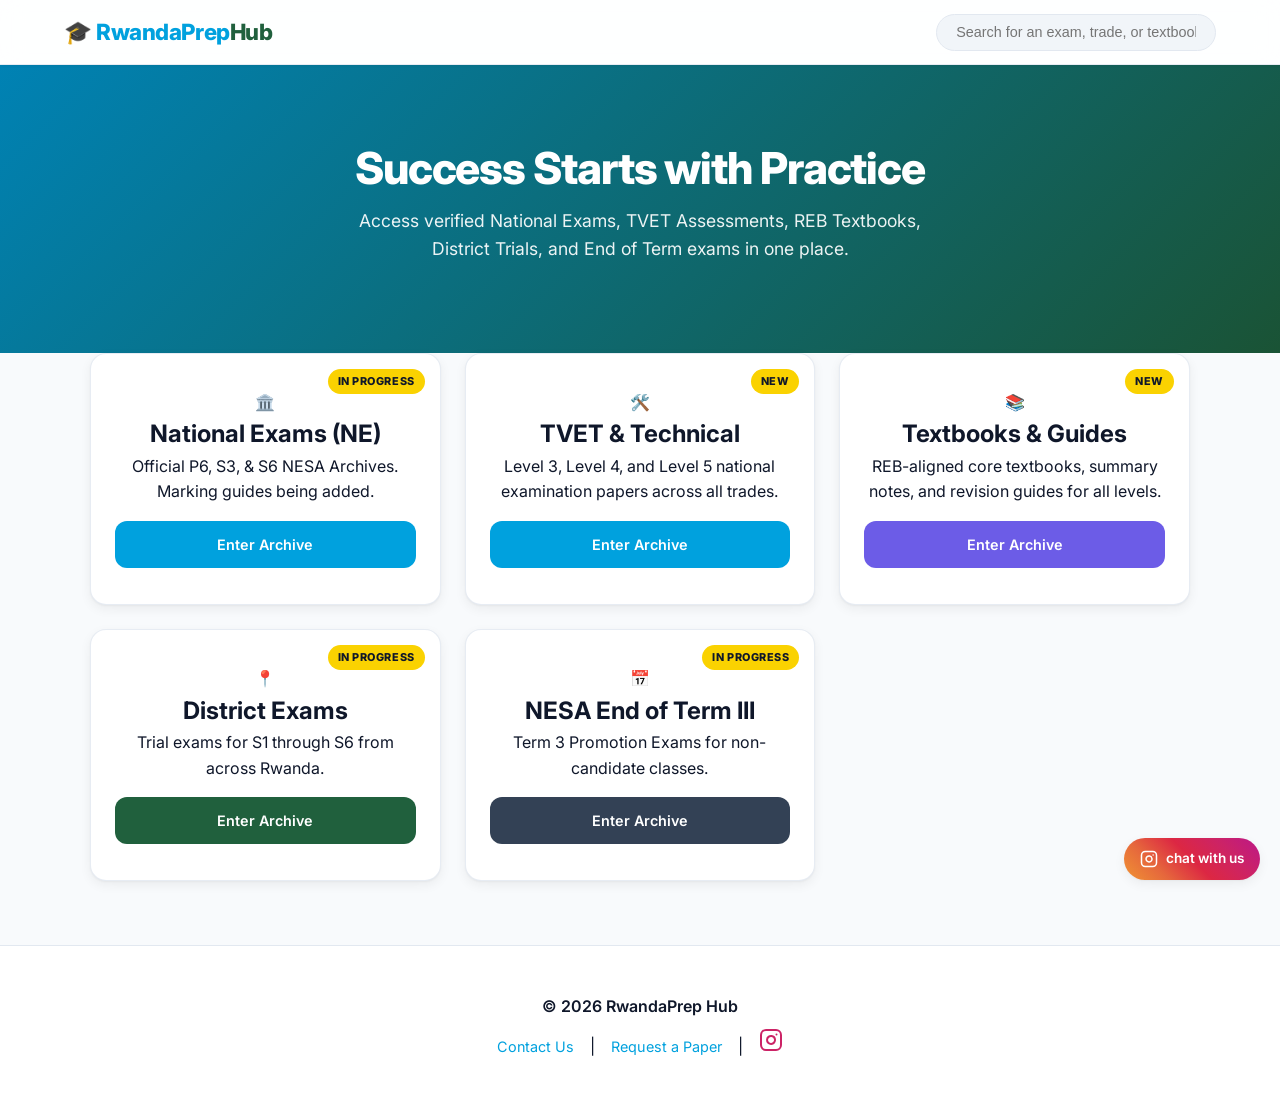
==== commit cc96f2af: "add books,create books folder and" ====
--- a/index.html
+++ b/index.html
@@ -6,12 +6,12 @@
     
     <title>Rwanda National Exam Past Papers, TVET & NESA District Mocks | RwandaPrep Hub</title>
     
-    <meta name="description" content="Access official Rwanda National Exam (NESA) past papers, TVET L5 exams, TTC resources, and District Mocks for P6, S3, and S6 candidates. Download marking schemes instantly.">
+    <meta name="description" content="Access official Rwanda National Exam (NESA) past papers, TVET L5 exams, TTC resources, textbooks, and District Mocks for P6, S3, and S6 candidates. Download marking schemes instantly.">
     
-    <meta name="keywords" content="Rwanda National Exam Past Papers, NESA past papers, District Mocks Rwanda, S6 past papers, TVET L5 papers, S3 exam papers, P6 national exams">
+    <meta name="keywords" content="Rwanda National Exam Past Papers, NESA past papers, District Mocks Rwanda, S6 past papers, TVET L5 papers, S3 exam papers, P6 national exams, REB textbooks">
     
     <meta property="og:title" content="RwandaPrep Hub | National Exam Archive">
-    <meta property="og:description" content="Free access to NESA past papers, TVET exams, and District Mock exams.">
+    <meta property="og:description" content="Free access to NESA past papers, TVET exams, REB textbooks, and District Mock exams.">
     <meta property="og:type" content="website">
 
     <link rel="icon" href="data:image/svg+xml,<svg xmlns=%22http://www.w3.org/2000/svg%22 viewBox=%220 0 100 100%22><text y=%22.9em%22 font-size=%2290%22>🎓</text></svg>">
@@ -39,7 +39,7 @@
                 🎓 RwandaPrep<span>Hub</span>
             </a>
             <div class="search-container">
-                <input type="text" placeholder="Search for an exam or subject..." aria-label="Search">
+                <input type="text" placeholder="Search for an exam, trade, or textbook..." aria-label="Search">
             </div>
         </div>
     </header>
@@ -48,7 +48,7 @@
         <section class="hero">
             <div class="hero-content">
                 <h1>Success Starts with Practice</h1>
-                <p>Access verified National Exams, TVET Assessments, District Trials, and End of Term exams in one place.</p>
+                <p>Access verified National Exams, TVET Assessments, REB Textbooks, District Trials, and End of Term exams in one place.</p>
             </div>
         </section>
     
@@ -66,9 +66,17 @@
                 <a href="tvet.html" class="portal-card">
                     <div class="focus-badge">New</div>
                     <div class="portal-icon">🛠️</div>
-                    <h2>TVET & Technical (L5)</h2>
+                    <h2>TVET & Technical</h2>
                     <p>Level 3, Level 4, and Level 5 national examination papers across all trades.</p>
                     <span class="btn btn-blue">Enter Archive</span>
+                </a>
+
+                <a href="books.html" class="portal-card">
+                    <div class="focus-badge">New</div>
+                    <div class="portal-icon">📚</div>
+                    <h2>Textbooks & Guides</h2>
+                    <p>REB-aligned core textbooks, summary notes, and revision guides for all levels.</p>
+                    <span class="btn btn-purple">Enter Archive</span>
                 </a>
     
                 <a href="district.html" class="portal-card">
@@ -126,9 +134,9 @@
                     <label>Reason for Contact</label>
                     <select name="contact_reason" class="modal-select" required>
                         <option value="" disabled selected>Select an option...</option>
-                        <option value="Requesting Paper">I am looking for a missing paper</option>
-                        <option value="Sharing Resource">I have a marking guide/paper to share!</option>
-                        <option value="Correction">I found a mistake in a paper</option>
+                        <option value="Requesting Paper">I am looking for a missing paper or book</option>
+                        <option value="Sharing Resource">I have a textbook/paper to share!</option>
+                        <option value="Correction">I found a mistake in a paper or book</option>
                     </select>
                 </div>
 
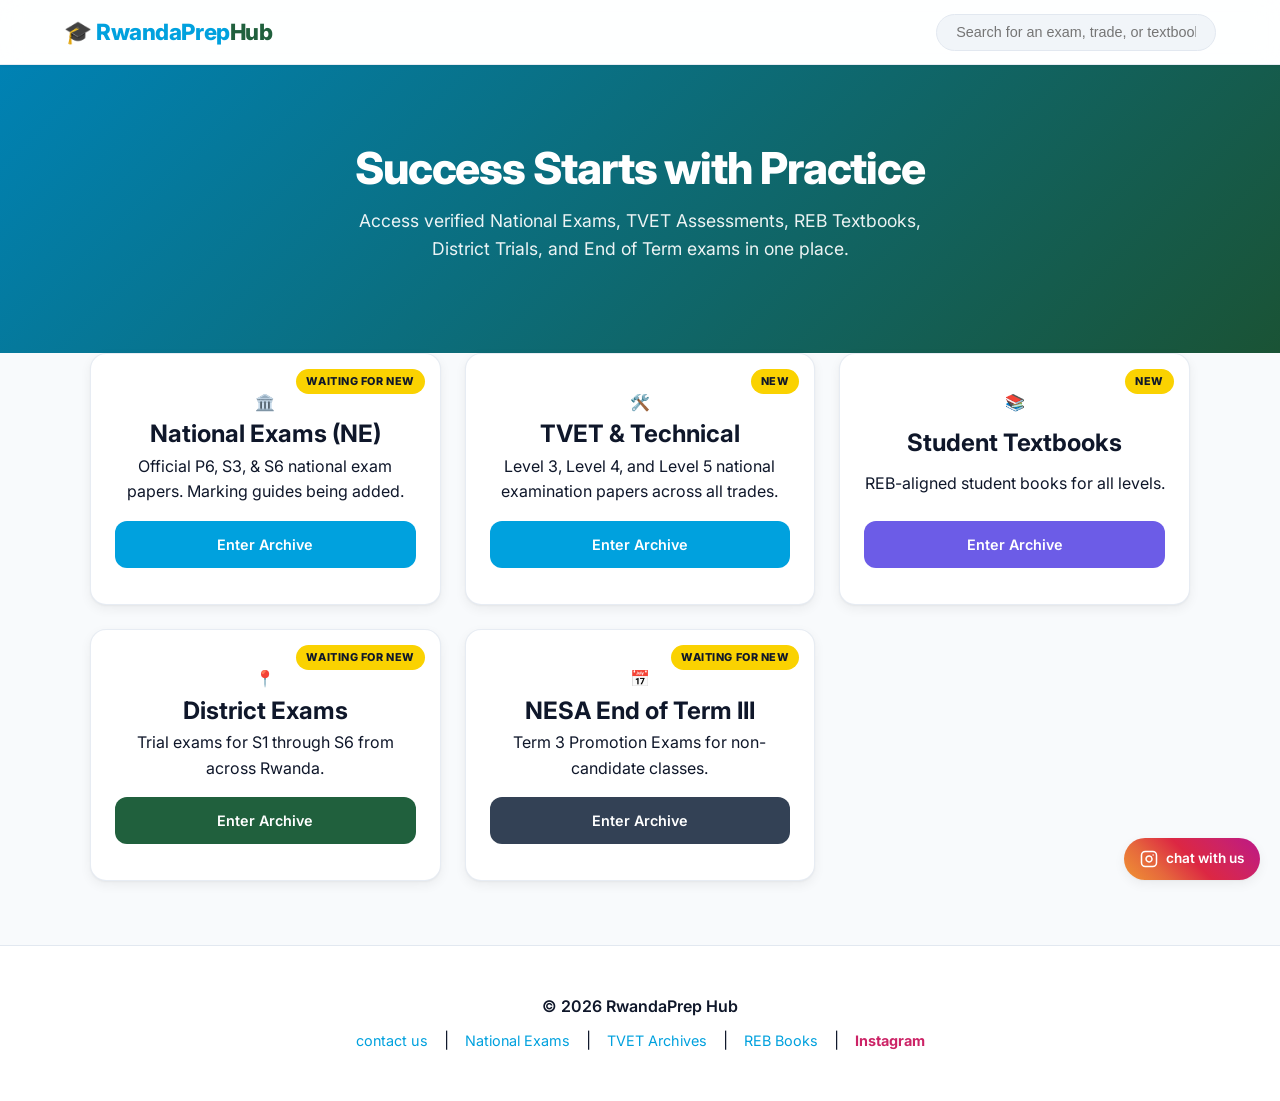
==== commit b0e0e367: "fixing the content of the footer on each page and the words contained in the grid to avoid misleadin" ====
--- a/index.html
+++ b/index.html
@@ -56,10 +56,10 @@
             <div class="portal-grid">
                 
                 <a href="national.html" class="portal-card">
-                    <div class="focus-badge">In Progress</div>
+                    <div class="focus-badge">waiting for new</div>
                     <div class="portal-icon">🏛️</div>
                     <h2>National Exams (NE)</h2>
-                    <p>Official P6, S3, & S6 NESA Archives. Marking guides being added.</p>
+                    <p>Official P6, S3, & S6 national exam papers. Marking guides being added.</p>
                     <span class="btn btn-blue">Enter Archive</span>
                 </a>
 
@@ -74,13 +74,13 @@
                 <a href="books.html" class="portal-card">
                     <div class="focus-badge">New</div>
                     <div class="portal-icon">📚</div>
-                    <h2>Textbooks & Guides</h2>
-                    <p>REB-aligned core textbooks, summary notes, and revision guides for all levels.</p>
+                    <h2>Student Textbooks</h2>
+                    <p>REB-aligned student books for all levels.</p>
                     <span class="btn btn-purple">Enter Archive</span>
                 </a>
     
                 <a href="district.html" class="portal-card">
-                    <div class="focus-badge">In Progress</div>
+                    <div class="focus-badge">waiting for new</div>
                     <div class="portal-icon">📍</div>
                     <h2>District Exams</h2>
                     <p>Trial exams for S1 through S6 from across Rwanda.</p>
@@ -88,7 +88,7 @@
                 </a>
     
                 <a href="end-of-year.html" class="portal-card">
-                    <div class="focus-badge">In Progress</div>
+                    <div class="focus-badge">waiting for new</div>
                     <div class="portal-icon">📅</div>
                     <h2>NESA End of Term III</h2>
                     <p>Term 3 Promotion Exams for non-candidate classes.</p>
@@ -99,17 +99,15 @@
         </section>
     </main>
     
-    <footer class="main-footer">
+   <footer class="main-footer">
         <p>&copy; 2026 RwandaPrep Hub</p>
         <div class="footer-links">
-            <a href="javascript:void(0)" id="openModalBtn">Contact Us</a> | 
-            <a href="javascript:void(0)" id="openModalFooter">Request a Paper</a> | 
+            <a href="javascript:void(0)" id="openModalFooter">contact us</a> | 
+            <a href="national.html">National Exams</a> | 
+            <a href="tvet.html">TVET Archives</a> | 
+            <a href="books.html">REB Books</a> | 
             <a href="https://instagram.com/rwandaprep_official/" target="_blank" rel="noopener noreferrer" style="font-weight: 700; color: #cc2366;">
-                <svg xmlns="http://www.w3.org/2000/svg" viewBox="0 0 24 24" fill="none" stroke="currentColor" stroke-width="2" stroke-linecap="round" stroke-linejoin="round" class="instagram-icon" width="24" height="24">
-                    <rect x="2" y="2" width="20" height="20" rx="5" ry="5"></rect>
-                    <path d="M16 11.37A4 4 0 1 1 12.63 8 4 4 0 0 1 16 11.37z"></path>
-                    <line x1="17.5" y1="6.5" x2="17.51" y2="6.5"></line>
-                </svg>
+                Instagram
             </a>
         </div>
     </footer>
